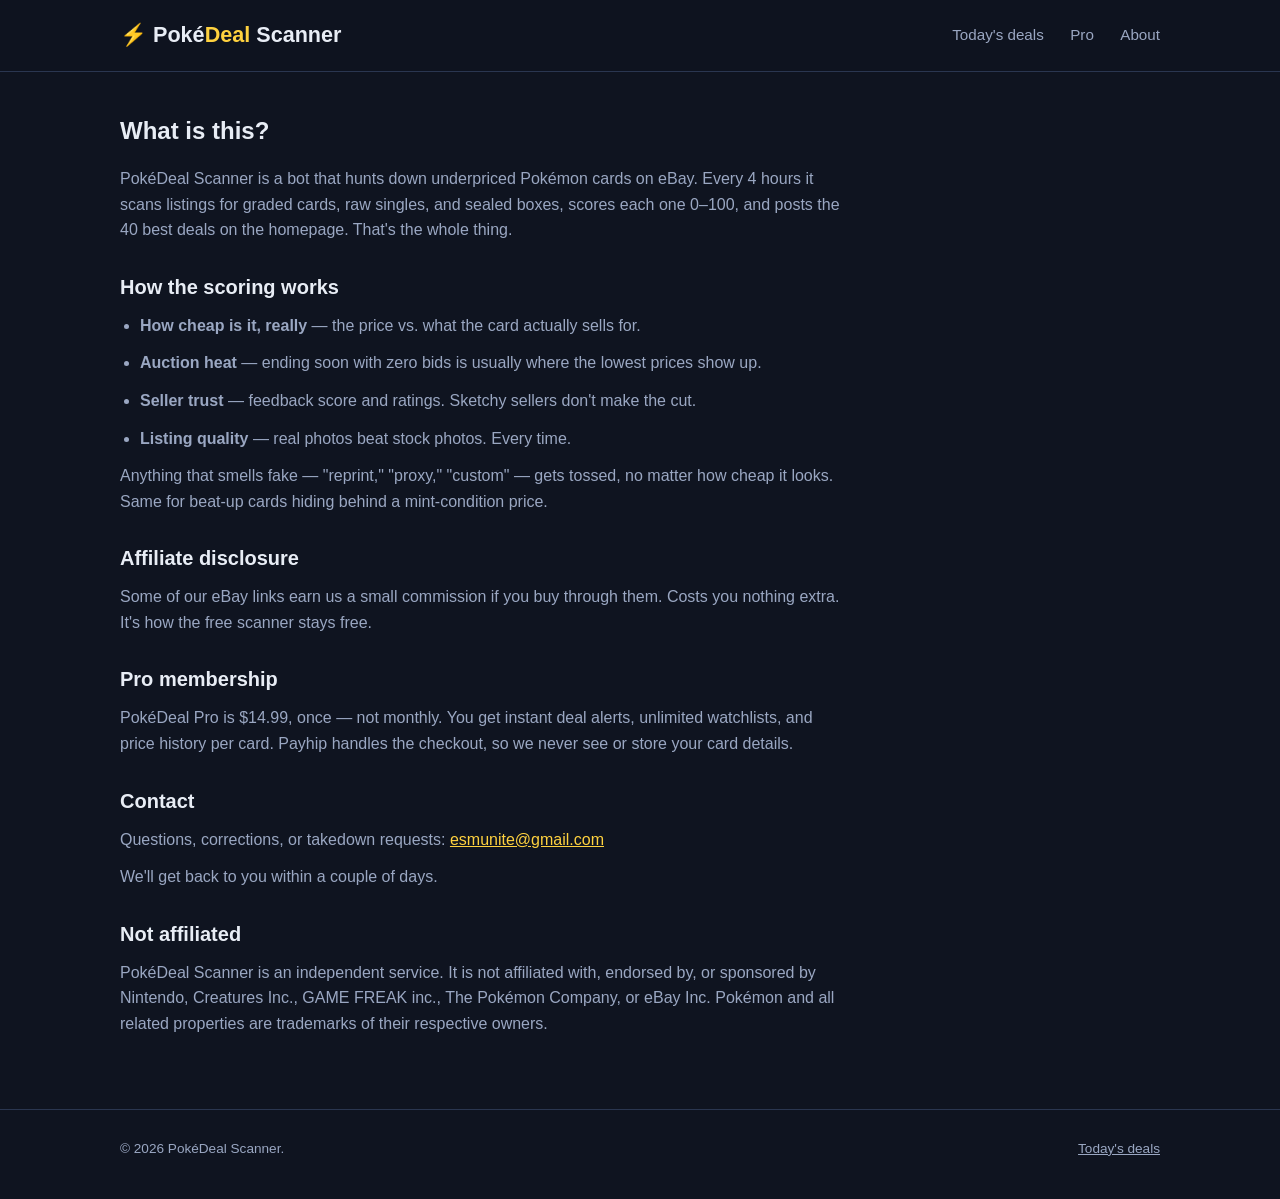
==== about.html @ e36b7486 "Add files via upload" ====
<!DOCTYPE html>
<html lang="en">
<head>
<meta charset="UTF-8">
<meta name="viewport" content="width=device-width, initial-scale=1.0">
<title>About — PokéDeal Scanner</title>
<meta name="description" content="What PokéDeal Scanner is, how deal scoring works, and how to contact us.">
<link rel="stylesheet" href="styles.css">
</head>
<body>
<header class="site">
  <div class="wrap">
    <a class="logo" href="index.html">⚡ Poké<span>Deal</span> Scanner</a>
    <nav>
      <a href="index.html">Today's deals</a>
      <a href="index.html#pro">Pro</a>
      <a href="about.html">About</a>
    </nav>
  </div>
</header>

<div class="wrap">
  <article class="prose">
    <h1>What is this?</h1>
    <p>PokéDeal Scanner is a bot that hunts down underpriced Pokémon cards on eBay.
       Every 4 hours it scans listings for graded cards, raw singles, and sealed
       boxes, scores each one 0–100, and posts the 40 best deals on the homepage.
       That's the whole thing.</p>

    <h2>How the scoring works</h2>
    <ul>
      <li><strong>How cheap is it, really</strong> — the price vs. what the card actually sells for.</li>
      <li><strong>Auction heat</strong> — ending soon with zero bids is usually where the lowest prices show up.</li>
      <li><strong>Seller trust</strong> — feedback score and ratings. Sketchy sellers don't make the cut.</li>
      <li><strong>Listing quality</strong> — real photos beat stock photos. Every time.</li>
    </ul>
    <p>Anything that smells fake — "reprint," "proxy," "custom" — gets tossed,
       no matter how cheap it looks. Same for beat-up cards hiding behind a
       mint-condition price.</p>

    <h2>Affiliate disclosure</h2>
    <p>Some of our eBay links earn us a small commission if you buy through them.
       Costs you nothing extra. It's how the free scanner stays free.</p>

    <h2>Pro membership</h2>
    <p>PokéDeal Pro is $14.99, once — not monthly. You get instant deal alerts,
       unlimited watchlists, and price history per card. Payhip handles the
       checkout, so we never see or store your card details.</p>

    <h2>Contact</h2>
    <p>Questions, corrections, or takedown requests:
       <a href="mailto:esmunite@gmail.com">esmunite@gmail.com</a></p>
    <p>We'll get back to you within a couple of days.</p>

    <h2>Not affiliated</h2>
    <p>PokéDeal Scanner is an independent service. It is not affiliated with,
       endorsed by, or sponsored by Nintendo, Creatures Inc., GAME FREAK inc.,
       The Pokémon Company, or eBay Inc. Pokémon and all related properties are
       trademarks of their respective owners.</p>
  </article>
</div>

<footer>
  <div class="wrap">
    <span>© 2026 PokéDeal Scanner.</span>
    <span><a href="index.html">Today's deals</a></span>
  </div>
</footer>
</body>
</html>
---- styles.css ----
/* PokéDeal Scanner — clean, trustworthy, fast. No frameworks, no build step. */
:root {
  --bg: #0f1420;
  --card: #1a2233;
  --card-border: #2a3650;
  --text: #e8edf5;
  --muted: #9aa7c2;
  --accent: #ffd23f;
  --green: #4ade80;
  --red: #f87171;
  --blue: #60a5fa;
}
* { box-sizing: border-box; margin: 0; padding: 0; }
body {
  font-family: -apple-system, BlinkMacSystemFont, "Segoe UI", Roboto, sans-serif;
  background: var(--bg); color: var(--text); line-height: 1.6;
}
.wrap { max-width: 1080px; margin: 0 auto; padding: 0 20px; }
header.site {
  border-bottom: 1px solid var(--card-border);
  padding: 18px 0; position: sticky; top: 0;
  background: rgba(15, 20, 32, .95); backdrop-filter: blur(6px); z-index: 10;
}
header.site .wrap { display: flex; align-items: center; justify-content: space-between; }
.logo { font-size: 1.35rem; font-weight: 800; text-decoration: none; color: var(--text); }
.logo span { color: var(--accent); }
nav a { color: var(--muted); text-decoration: none; margin-left: 22px; font-size: .95rem; }
nav a:hover { color: var(--text); }
.hero { padding: 56px 0 36px; text-align: center; }
.hero h1 { font-size: 2.4rem; line-height: 1.2; margin-bottom: 12px; }
.hero h1 span { color: var(--accent); }
.hero p { color: var(--muted); max-width: 640px; margin: 0 auto 8px; }
.updated { font-size: .85rem; color: var(--muted); margin-top: 14px; }
.demo-banner {
  display: block; margin: 18px auto 4px; max-width: 720px; padding: 14px 20px;
  background: rgba(255, 210, 63, .08); border: 1px solid var(--accent);
  border-radius: 12px; color: var(--text); font-size: .95rem; text-align: center;
}
.demo-banner strong { color: var(--accent); }
.deals { display: grid; grid-template-columns: repeat(auto-fill, minmax(300px, 1fr)); gap: 18px; padding: 12px 0 40px; }
.deal {
  background: var(--card); border: 1px solid var(--card-border);
  border-radius: 14px; padding: 18px; display: flex; flex-direction: column; gap: 10px;
  transition: transform .15s ease, border-color .15s ease;
}
.deal:hover { transform: translateY(-3px); border-color: var(--accent); }
.deal-top { display: flex; justify-content: space-between; align-items: center; }
.score {
  background: var(--green); color: #0b1220; font-weight: 800;
  border-radius: 999px; padding: 3px 12px; font-size: .85rem;
}
.score.mid { background: var(--accent); }
.type {
  font-size: .75rem; text-transform: uppercase; letter-spacing: .06em;
  color: var(--blue); border: 1px solid var(--blue); border-radius: 999px; padding: 2px 10px;
}
.deal h3 { font-size: 1rem; line-height: 1.4; }
.price-row { display: flex; align-items: baseline; gap: 10px; }
.price { font-size: 1.5rem; font-weight: 800; color: var(--green); }
.market { font-size: .85rem; color: var(--muted); text-decoration: line-through; }
.save { font-size: .85rem; color: var(--accent); font-weight: 700; }
.meta { font-size: .82rem; color: var(--muted); }
.btn {
  display: inline-block; text-align: center; text-decoration: none; font-weight: 700;
  background: var(--accent); color: #0b1220; border-radius: 10px; padding: 12px 18px;
  margin-top: auto;
}
.btn:hover { filter: brightness(1.08); }
.btn.ghost { background: transparent; color: var(--accent); border: 1px solid var(--accent); }
.empty {
  text-align: center; color: var(--muted); padding: 60px 20px;
  border: 1px dashed var(--card-border); border-radius: 14px; grid-column: 1 / -1;
}
.pro {
  background: linear-gradient(135deg, #1a2233, #232f4d);
  border: 1px solid var(--accent); border-radius: 16px;
  padding: 40px; margin: 20px 0 60px; text-align: center;
}
.pro h2 { font-size: 1.8rem; margin-bottom: 10px; }
.pro h2 span { color: var(--accent); }
.pro p { color: var(--muted); max-width: 620px; margin: 0 auto 18px; }
.pro ul { list-style: none; margin: 0 auto 24px; max-width: 520px; text-align: left; }
.pro li { padding: 8px 0; border-bottom: 1px solid var(--card-border); }
.pro li::before { content: "✓ "; color: var(--green); font-weight: 800; }
.price-tag { font-size: 2rem; font-weight: 800; margin-bottom: 6px; }
.price-tag s { color: var(--muted); font-size: 1.2rem; font-weight: 400; }
.fine { font-size: .8rem; color: var(--muted); margin-top: 12px; }
footer {
  border-top: 1px solid var(--card-border); padding: 28px 0 40px;
  color: var(--muted); font-size: .85rem;
}
footer .wrap { display: flex; justify-content: space-between; flex-wrap: wrap; gap: 12px; }
footer a { color: var(--muted); }
.prose { max-width: 720px; padding: 40px 0 60px; }
.prose h1 { margin-bottom: 16px; }
.prose h2 { margin: 28px 0 10px; font-size: 1.25rem; }
.prose p, .prose li { color: var(--muted); margin-bottom: 12px; }
.prose ul { padding-left: 20px; }
.prose a { color: var(--accent); }
@media (max-width: 640px) { .hero h1 { font-size: 1.8rem; } .pro { padding: 28px 20px; } }
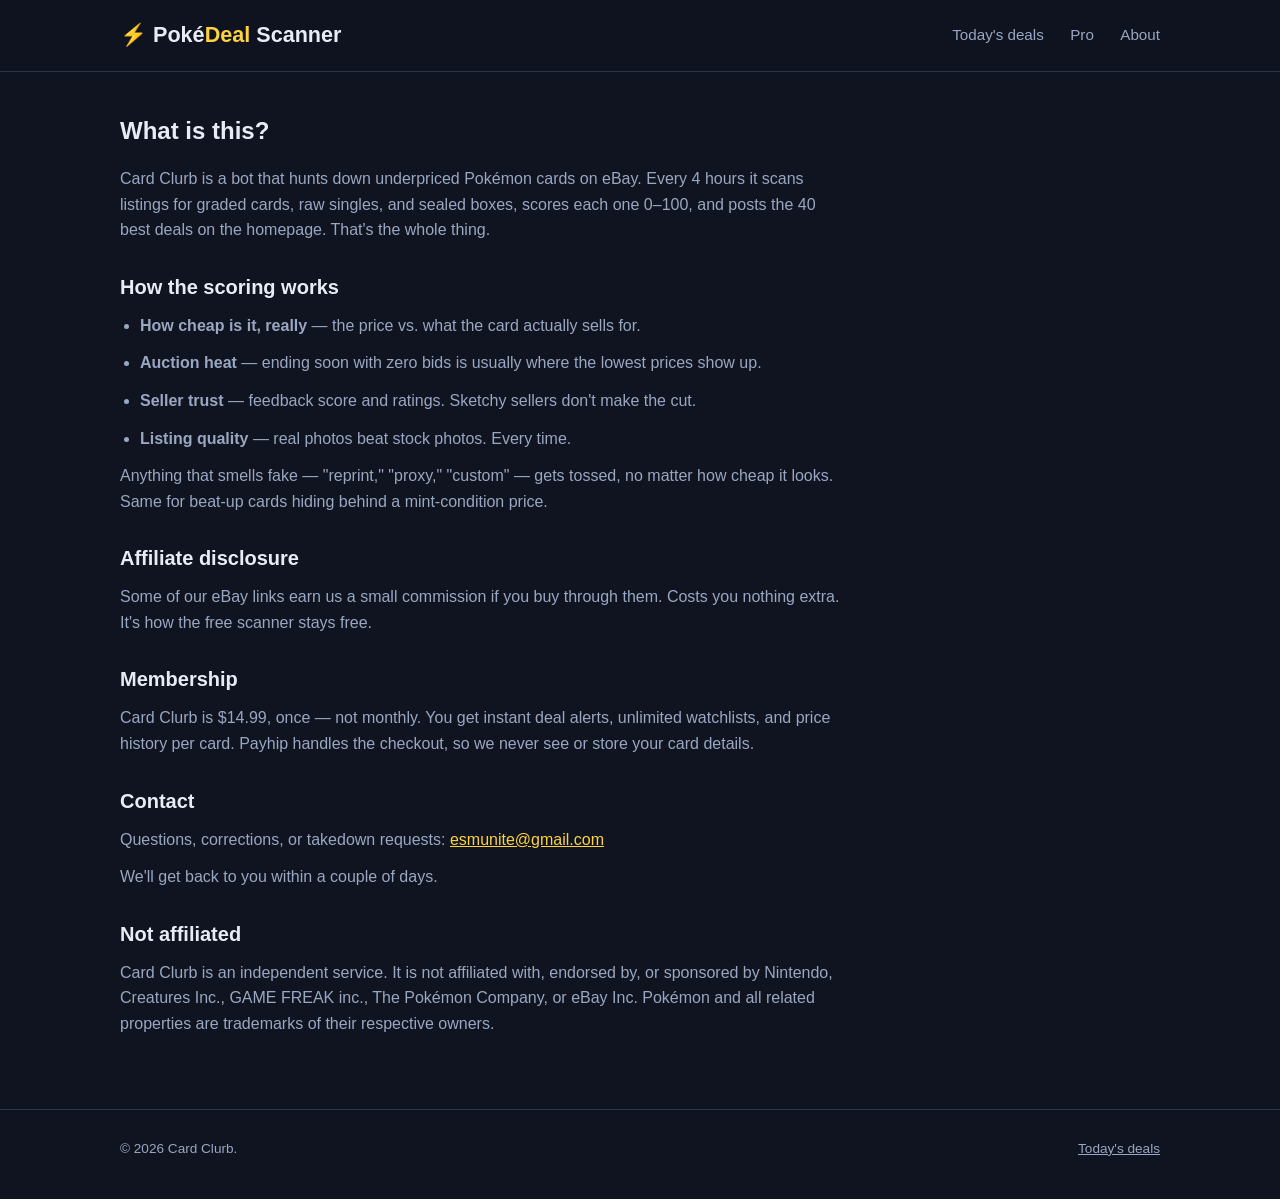
==== commit a8c159e8: "Add files via upload Card Club Site" ====
--- a/about.html
+++ b/about.html
@@ -3,8 +3,8 @@
 <head>
 <meta charset="UTF-8">
 <meta name="viewport" content="width=device-width, initial-scale=1.0">
-<title>About — PokéDeal Scanner</title>
-<meta name="description" content="What PokéDeal Scanner is, how deal scoring works, and how to contact us.">
+<title>About — Card Clurb</title>
+<meta name="description" content="What Card Clurb is, how deal scoring works, and how to contact us.">
 <link rel="stylesheet" href="styles.css">
 </head>
 <body>
@@ -22,7 +22,7 @@
 <div class="wrap">
   <article class="prose">
     <h1>What is this?</h1>
-    <p>PokéDeal Scanner is a bot that hunts down underpriced Pokémon cards on eBay.
+    <p>Card Clurb is a bot that hunts down underpriced Pokémon cards on eBay.
        Every 4 hours it scans listings for graded cards, raw singles, and sealed
        boxes, scores each one 0–100, and posts the 40 best deals on the homepage.
        That's the whole thing.</p>
@@ -42,8 +42,8 @@
     <p>Some of our eBay links earn us a small commission if you buy through them.
        Costs you nothing extra. It's how the free scanner stays free.</p>
 
-    <h2>Pro membership</h2>
-    <p>PokéDeal Pro is $14.99, once — not monthly. You get instant deal alerts,
+    <h2>Membership</h2>
+    <p>Card Clurb is $14.99, once — not monthly. You get instant deal alerts,
        unlimited watchlists, and price history per card. Payhip handles the
        checkout, so we never see or store your card details.</p>
 
@@ -53,7 +53,7 @@
     <p>We'll get back to you within a couple of days.</p>
 
     <h2>Not affiliated</h2>
-    <p>PokéDeal Scanner is an independent service. It is not affiliated with,
+    <p>Card Clurb is an independent service. It is not affiliated with,
        endorsed by, or sponsored by Nintendo, Creatures Inc., GAME FREAK inc.,
        The Pokémon Company, or eBay Inc. Pokémon and all related properties are
        trademarks of their respective owners.</p>
@@ -62,7 +62,7 @@
 
 <footer>
   <div class="wrap">
-    <span>© 2026 PokéDeal Scanner.</span>
+    <span>© 2026 Card Clurb.</span>
     <span><a href="index.html">Today's deals</a></span>
   </div>
 </footer>
--- a/styles.css
+++ b/styles.css
@@ -1,4 +1,4 @@
-/* PokéDeal Scanner — clean, trustworthy, fast. No frameworks, no build step. */
+/* Card Clurb — clean, trustworthy, fast. No frameworks, no build step. */
 :root {
   --bg: #0f1420;
   --card: #1a2233;
@@ -44,6 +44,7 @@
   transition: transform .15s ease, border-color .15s ease;
 }
 .deal:hover { transform: translateY(-3px); border-color: var(--accent); }
+.deal-img { width: 100%; height: 170px; object-fit: contain; background: rgba(255,255,255,.04); border-radius: 10px; }
 .deal-top { display: flex; justify-content: space-between; align-items: center; }
 .score {
   background: var(--green); color: #0b1220; font-weight: 800;
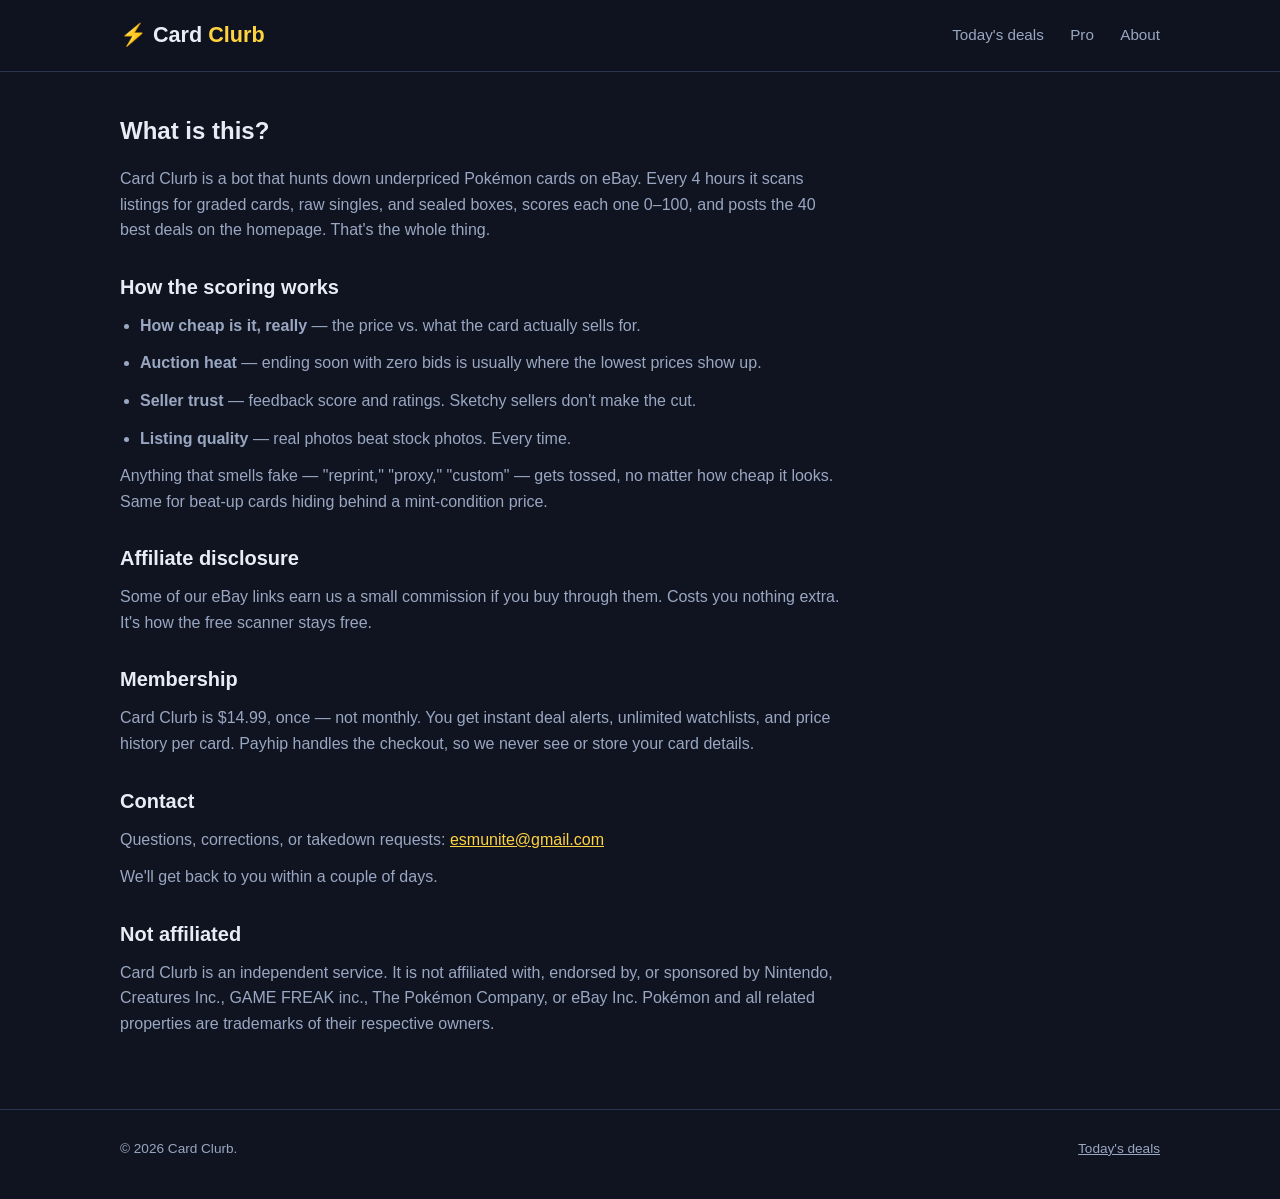
==== commit 69816f35: "Add files via upload" ====
--- a/about.html
+++ b/about.html
@@ -10,7 +10,7 @@
 <body>
 <header class="site">
   <div class="wrap">
-    <a class="logo" href="index.html">⚡ Poké<span>Deal</span> Scanner</a>
+    <a class="logo" href="index.html">⚡ Card <span>Clurb</span></a>
     <nav>
       <a href="index.html">Today's deals</a>
       <a href="index.html#pro">Pro</a>
--- a/styles.css
+++ b/styles.css
@@ -31,6 +31,7 @@
 .hero h1 span { color: var(--accent); }
 .hero p { color: var(--muted); max-width: 640px; margin: 0 auto 8px; }
 .updated { font-size: .85rem; color: var(--muted); margin-top: 14px; }
+.next-refresh { font-size: .85rem; color: var(--muted); margin-top: 4px; }
 .demo-banner {
   display: block; margin: 18px auto 4px; max-width: 720px; padding: 14px 20px;
   background: rgba(255, 210, 63, .08); border: 1px solid var(--accent);
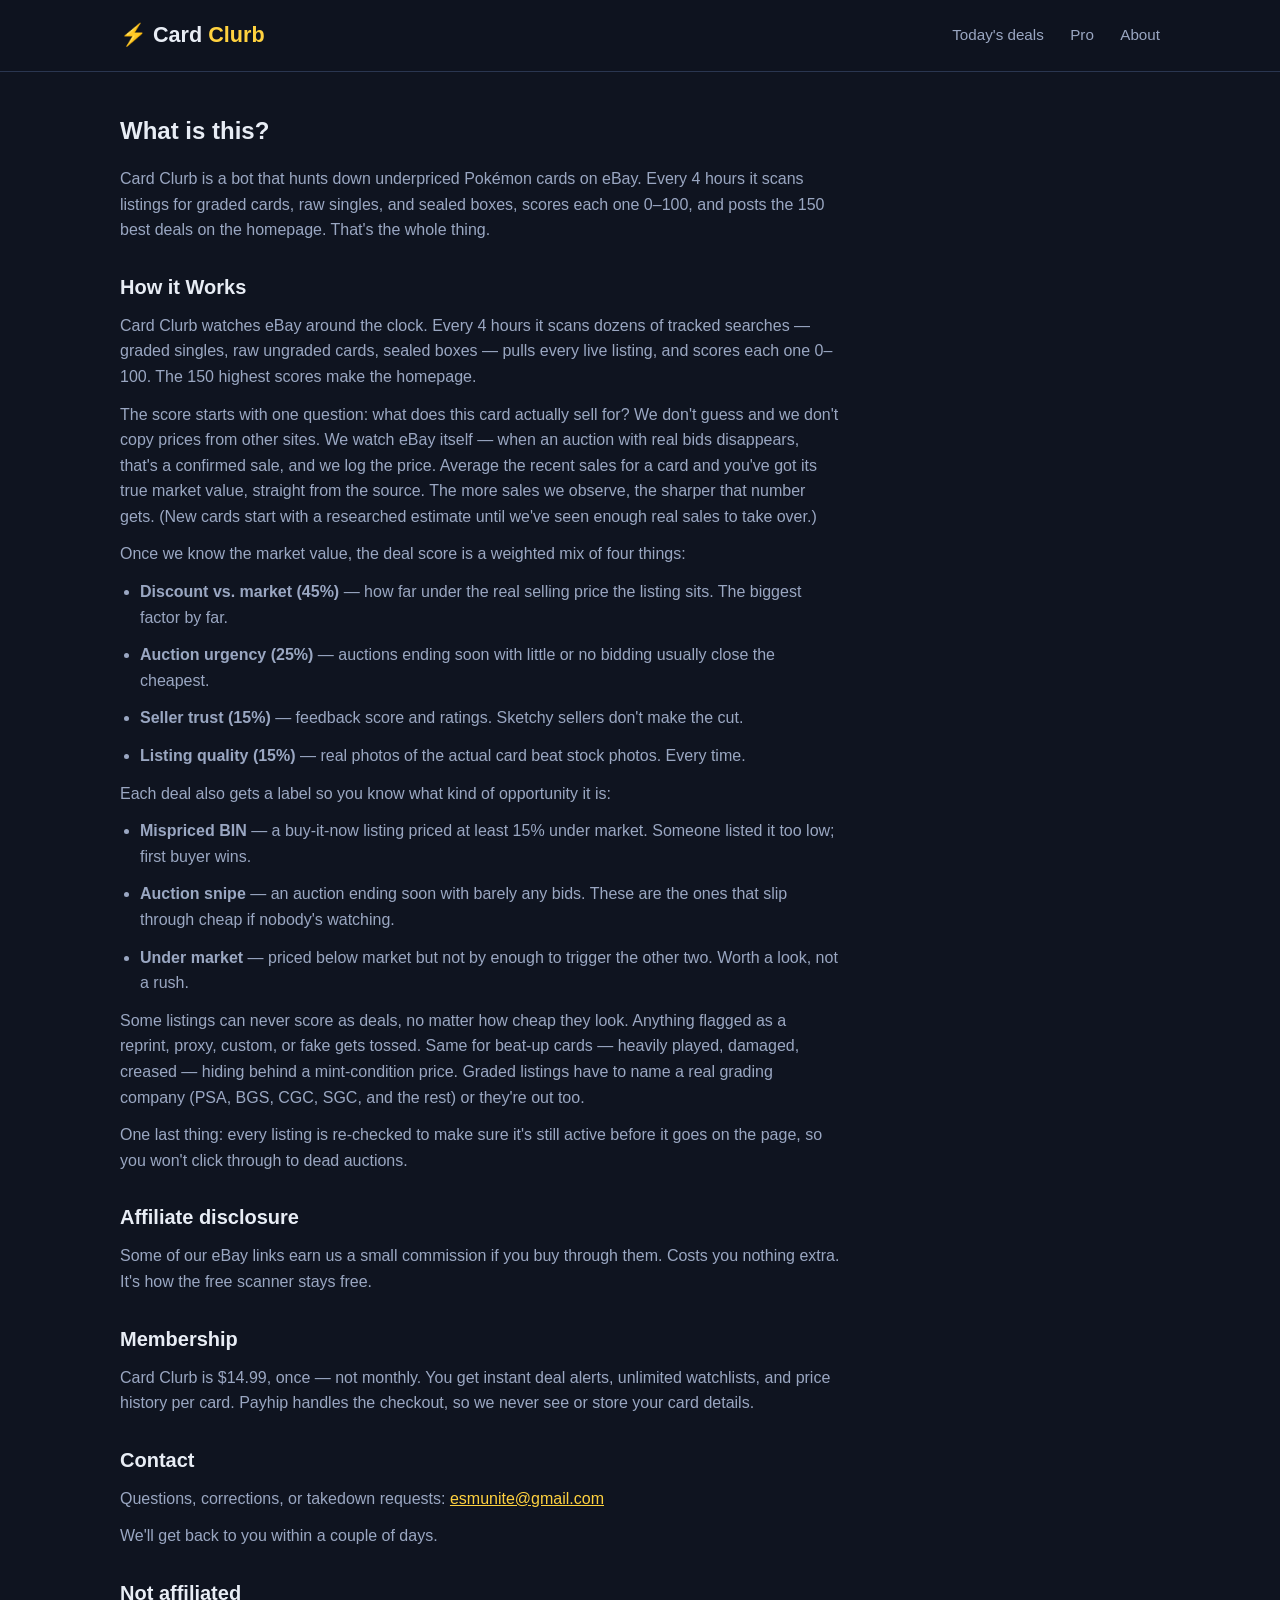
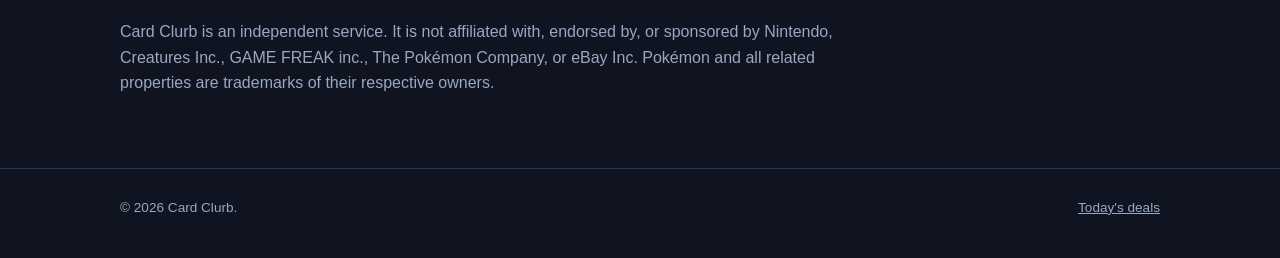
==== commit c5696a05: "Add files via upload" ====
--- a/about.html
+++ b/about.html
@@ -24,19 +24,50 @@
     <h1>What is this?</h1>
     <p>Card Clurb is a bot that hunts down underpriced Pokémon cards on eBay.
        Every 4 hours it scans listings for graded cards, raw singles, and sealed
-       boxes, scores each one 0–100, and posts the 40 best deals on the homepage.
+       boxes, scores each one 0–100, and posts the 150 best deals on the homepage.
        That's the whole thing.</p>
 
-    <h2>How the scoring works</h2>
+    <h2>How it Works</h2>
+    <p>Card Clurb watches eBay around the clock. Every 4 hours it scans dozens
+       of tracked searches — graded singles, raw ungraded cards, sealed boxes —
+       pulls every live listing, and scores each one 0–100. The 150 highest
+       scores make the homepage.</p>
+    <p>The score starts with one question: what does this card actually sell for?
+       We don't guess and we don't copy prices from other sites. We watch eBay
+       itself — when an auction with real bids disappears, that's a confirmed
+       sale, and we log the price. Average the recent sales for a card and
+       you've got its true market value, straight from the source. The more
+       sales we observe, the sharper that number gets. (New cards start with a
+       researched estimate until we've seen enough real sales to take over.)</p>
+    <p>Once we know the market value, the deal score is a weighted mix of four
+       things:</p>
     <ul>
-      <li><strong>How cheap is it, really</strong> — the price vs. what the card actually sells for.</li>
-      <li><strong>Auction heat</strong> — ending soon with zero bids is usually where the lowest prices show up.</li>
-      <li><strong>Seller trust</strong> — feedback score and ratings. Sketchy sellers don't make the cut.</li>
-      <li><strong>Listing quality</strong> — real photos beat stock photos. Every time.</li>
+      <li><strong>Discount vs. market (45%)</strong> — how far under the real
+          selling price the listing sits. The biggest factor by far.</li>
+      <li><strong>Auction urgency (25%)</strong> — auctions ending soon with
+          little or no bidding usually close the cheapest.</li>
+      <li><strong>Seller trust (15%)</strong> — feedback score and ratings.
+          Sketchy sellers don't make the cut.</li>
+      <li><strong>Listing quality (15%)</strong> — real photos of the actual card
+          beat stock photos. Every time.</li>
     </ul>
-    <p>Anything that smells fake — "reprint," "proxy," "custom" — gets tossed,
-       no matter how cheap it looks. Same for beat-up cards hiding behind a
-       mint-condition price.</p>
+    <p>Each deal also gets a label so you know what kind of opportunity it is:</p>
+    <ul>
+      <li><strong>Mispriced BIN</strong> — a buy-it-now listing priced at least
+          15% under market. Someone listed it too low; first buyer wins.</li>
+      <li><strong>Auction snipe</strong> — an auction ending soon with barely any
+          bids. These are the ones that slip through cheap if nobody's watching.</li>
+      <li><strong>Under market</strong> — priced below market but not by enough
+          to trigger the other two. Worth a look, not a rush.</li>
+    </ul>
+    <p>Some listings can never score as deals, no matter how cheap they look.
+       Anything flagged as a reprint, proxy, custom, or fake gets tossed.
+       Same for beat-up cards — heavily played, damaged, creased — hiding
+       behind a mint-condition price. Graded listings have to name a real
+       grading company (PSA, BGS, CGC, SGC, and the rest) or they're out too.</p>
+    <p>One last thing: every listing is re-checked to make sure it's still
+       active before it goes on the page, so you won't click through to dead
+       auctions.</p>
 
     <h2>Affiliate disclosure</h2>
     <p>Some of our eBay links earn us a small commission if you buy through them.
--- a/styles.css
+++ b/styles.css
@@ -30,8 +30,21 @@
 .hero h1 { font-size: 2.4rem; line-height: 1.2; margin-bottom: 12px; }
 .hero h1 span { color: var(--accent); }
 .hero p { color: var(--muted); max-width: 640px; margin: 0 auto 8px; }
-.updated { font-size: .85rem; color: var(--muted); margin-top: 14px; }
 .next-refresh { font-size: .85rem; color: var(--muted); margin-top: 4px; }
+.search { padding: 6px 0 4px; }
+.search input {
+  width: 100%;
+  max-width: 520px;
+  padding: 12px 16px;
+  font-size: 1rem;
+  color: var(--text);
+  background: var(--card);
+  border: 1px solid var(--card-border);
+  border-radius: 10px;
+  outline: none;
+}
+.search input:focus { border-color: var(--accent); }
+.search input::placeholder { color: var(--muted); }
 .demo-banner {
   display: block; margin: 18px auto 4px; max-width: 720px; padding: 14px 20px;
   background: rgba(255, 210, 63, .08); border: 1px solid var(--accent);
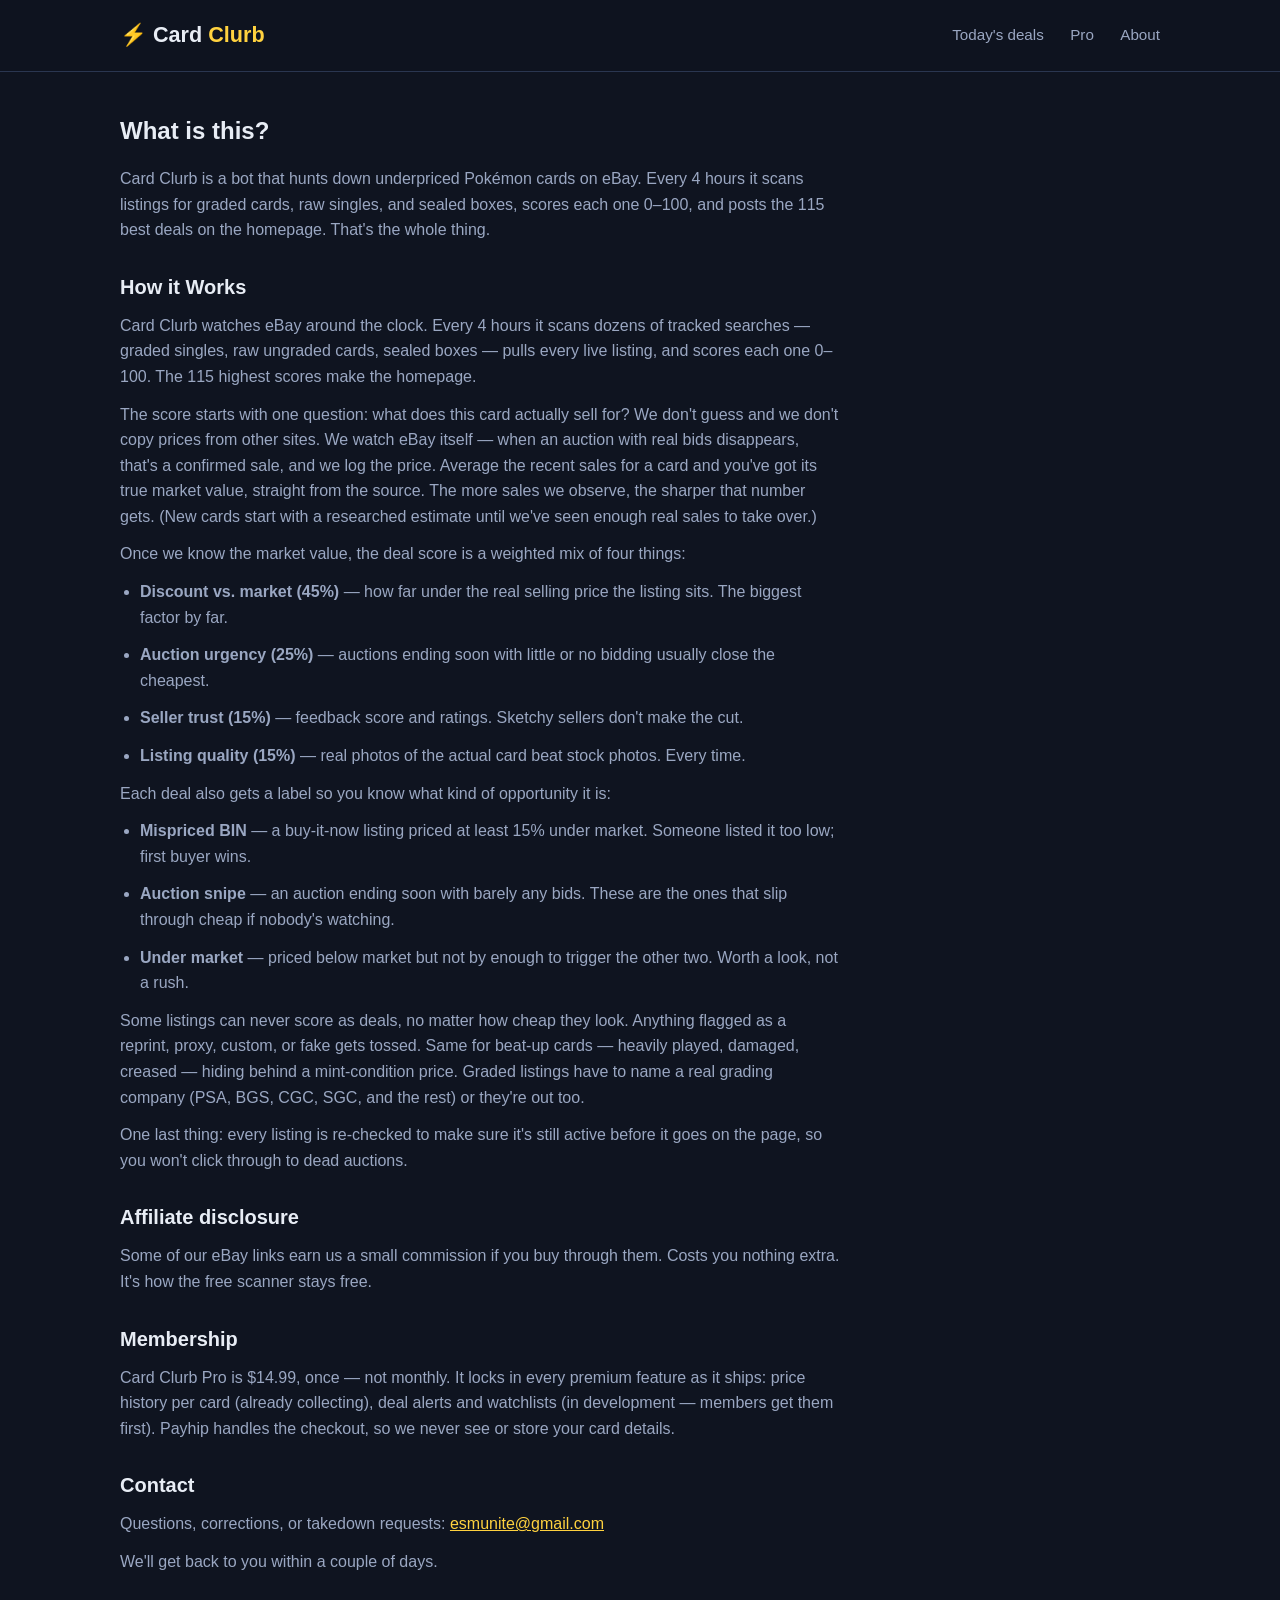
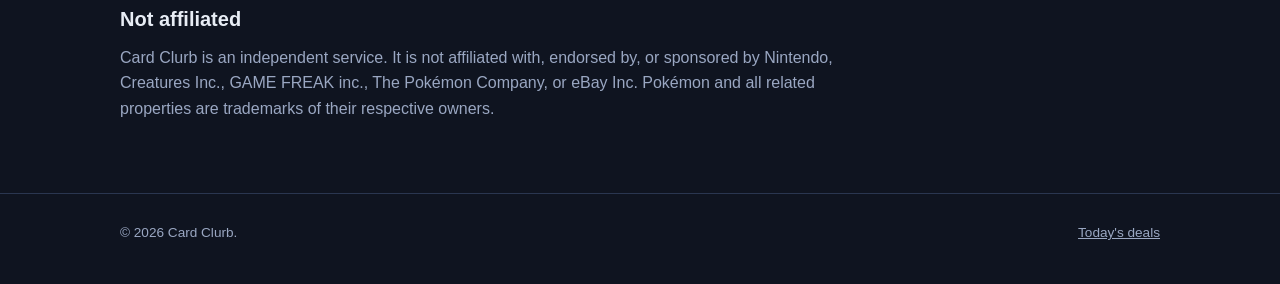
==== commit ce811bb6: "Add files via upload" ====
--- a/about.html
+++ b/about.html
@@ -24,13 +24,13 @@
     <h1>What is this?</h1>
     <p>Card Clurb is a bot that hunts down underpriced Pokémon cards on eBay.
        Every 4 hours it scans listings for graded cards, raw singles, and sealed
-       boxes, scores each one 0–100, and posts the 150 best deals on the homepage.
+       boxes, scores each one 0–100, and posts the 115 best deals on the homepage.
        That's the whole thing.</p>
 
     <h2>How it Works</h2>
     <p>Card Clurb watches eBay around the clock. Every 4 hours it scans dozens
        of tracked searches — graded singles, raw ungraded cards, sealed boxes —
-       pulls every live listing, and scores each one 0–100. The 150 highest
+       pulls every live listing, and scores each one 0–100. The 115 highest
        scores make the homepage.</p>
     <p>The score starts with one question: what does this card actually sell for?
        We don't guess and we don't copy prices from other sites. We watch eBay
@@ -74,9 +74,10 @@
        Costs you nothing extra. It's how the free scanner stays free.</p>
 
     <h2>Membership</h2>
-    <p>Card Clurb is $14.99, once — not monthly. You get instant deal alerts,
-       unlimited watchlists, and price history per card. Payhip handles the
-       checkout, so we never see or store your card details.</p>
+    <p>Card Clurb Pro is $14.99, once — not monthly. It locks in every premium
+       feature as it ships: price history per card (already collecting),
+       deal alerts and watchlists (in development — members get them first).
+       Payhip handles the checkout, so we never see or store your card details.</p>
 
     <h2>Contact</h2>
     <p>Questions, corrections, or takedown requests:
--- a/styles.css
+++ b/styles.css
@@ -31,20 +31,40 @@
 .hero h1 span { color: var(--accent); }
 .hero p { color: var(--muted); max-width: 640px; margin: 0 auto 8px; }
 .next-refresh { font-size: .85rem; color: var(--muted); margin-top: 4px; }
-.search { padding: 6px 0 4px; }
-.search input {
-  width: 100%;
-  max-width: 520px;
-  padding: 12px 16px;
-  font-size: 1rem;
-  color: var(--text);
-  background: var(--card);
-  border: 1px solid var(--card-border);
-  border-radius: 10px;
-  outline: none;
+.scan-meta { font-size: .8rem; color: var(--muted); margin-top: 10px; }
+.scan-meta span + span { margin-left: 4px; }
+.stale-banner {
+  margin: 14px 0 4px; padding: 12px 18px; text-align: center;
+  background: rgba(248, 113, 113, .1); border: 1px solid var(--red);
+  border-radius: 12px; color: var(--text); font-size: .9rem;
 }
-.search input:focus { border-color: var(--accent); }
-.search input::placeholder { color: var(--muted); }
+/* ---- filters ---- */
+.filters { padding: 10px 0 4px; }
+.filter-row { display: flex; flex-wrap: wrap; gap: 12px; align-items: flex-end; }
+.filter-search { flex: 1 1 240px; }
+.filter-search label, .filter-group label {
+  display: block; font-size: .8rem; color: var(--muted); margin-bottom: 6px;
+}
+.filter-search label { font-size: .95rem; color: var(--text); }
+.filter-search input, .filter-group select {
+  width: 100%; min-height: 44px; padding: 10px 14px; font-size: 1rem;
+  color: var(--text); background: var(--card);
+  border: 1px solid var(--card-border); border-radius: 10px; outline: none;
+}
+.filter-group { flex: 0 1 150px; }
+.filter-search input:focus, .filter-group select:focus { border-color: var(--accent); }
+.filter-search input::placeholder { color: var(--muted); }
+.filter-group select {
+  appearance: none; -webkit-appearance: none; cursor: pointer;
+  background-image: url("data:image/svg+xml,%3Csvg xmlns='http://www.w3.org/2000/svg' width='12' height='8'%3E%3Cpath d='M1 1l5 5 5-5' stroke='%239aa7c2' stroke-width='2' fill='none'/%3E%3C/svg%3E");
+  background-repeat: no-repeat; background-position: right 14px center;
+  padding-right: 36px;
+}
+.result-count { font-size: .85rem; color: var(--muted); margin-top: 10px; min-height: 1.4em; }
+details.pricing { margin: 10px 0 12px; font-size: .85rem; color: var(--muted); }
+details.pricing summary { cursor: pointer; color: var(--text); font-weight: 600; }
+details.pricing summary:hover { color: var(--accent); }
+details.pricing p { margin: 6px 0 0; }
 .demo-banner {
   display: block; margin: 18px auto 4px; max-width: 720px; padding: 14px 20px;
   background: rgba(255, 210, 63, .08); border: 1px solid var(--accent);
@@ -58,7 +78,53 @@
   transition: transform .15s ease, border-color .15s ease;
 }
 .deal:hover { transform: translateY(-3px); border-color: var(--accent); }
-.deal-img { width: 100%; height: 170px; object-fit: contain; background: rgba(255,255,255,.04); border-radius: 10px; }
+.deal-img-wrap {
+  width: 100%; aspect-ratio: 4 / 3; border-radius: 10px;
+  background: rgba(255,255,255,.04); overflow: hidden;
+  display: flex; align-items: center; justify-content: center;
+}
+.deal-img { width: 100%; height: 100%; object-fit: contain; }
+.identity { font-size: .85rem; color: var(--muted); }
+.ship { font-size: .85rem; color: var(--muted); }
+.price-na { font-size: 1.1rem; color: var(--muted); font-style: italic; }
+.conf-row { display: flex; flex-wrap: wrap; gap: 8px; align-items: center; }
+.conf {
+  font-size: .75rem; font-weight: 700; border-radius: 999px; padding: 2px 10px;
+  text-transform: uppercase; letter-spacing: .04em;
+}
+.conf-high { background: rgba(74, 222, 128, .15); color: var(--green); border: 1px solid var(--green); }
+.conf-medium { background: rgba(255, 210, 63, .12); color: var(--accent); border: 1px solid var(--accent); }
+.conf-low { background: rgba(248, 113, 113, .12); color: var(--red); border: 1px solid var(--red); }
+.src { font-size: .8rem; }
+.src-ok { color: var(--green); }
+.src-warn { color: var(--accent); }
+.src-bad { color: var(--red); }
+.checked { font-size: .8rem; color: var(--muted); }
+.verify-warn {
+  font-size: .85rem; color: var(--red);
+  background: rgba(248, 113, 113, .08); border: 1px solid var(--red);
+  border-radius: 8px; padding: 8px 12px;
+}
+.why { font-size: .88rem; color: var(--text); border-left: 3px solid var(--accent); padding-left: 10px; }
+.margin { font-size: .82rem; color: var(--muted); font-style: italic; }
+/* skeleton loading placeholders */
+.deal.skeleton { pointer-events: none; }
+.sk { border-radius: 8px; background: linear-gradient(90deg, #1a2233 25%, #232f4d 50%, #1a2233 75%); background-size: 200% 100%; animation: shimmer 1.4s infinite; }
+.sk-img { width: 100%; aspect-ratio: 4 / 3; }
+.sk-line { height: 16px; margin-top: 12px; }
+.sk-line.short { width: 60%; }
+@keyframes shimmer { to { background-position: -200% 0; } }
+@media (prefers-reduced-motion: reduce) { .sk { animation: none; } .deal:hover { transform: none; } }
+/* tap targets + focus visibility */
+.btn { min-height: 44px; display: inline-flex; align-items: center; justify-content: center; }
+.btn.ghost-dark {
+  background: transparent; color: var(--text);
+  border: 1px solid var(--card-border); margin-top: 12px; cursor: pointer; font-size: 1rem;
+}
+a:focus-visible, button:focus-visible, summary:focus-visible, input:focus-visible, select:focus-visible {
+  outline: 2px solid var(--accent); outline-offset: 2px;
+}
+details.pricing summary { padding: 6px 0; min-height: 32px; display: inline-block; }
 .deal-top { display: flex; justify-content: space-between; align-items: center; }
 .score {
   background: var(--green); color: #0b1220; font-weight: 800;
@@ -112,4 +178,12 @@
 .prose p, .prose li { color: var(--muted); margin-bottom: 12px; }
 .prose ul { padding-left: 20px; }
 .prose a { color: var(--accent); }
-@media (max-width: 640px) { .hero h1 { font-size: 1.8rem; } .pro { padding: 28px 20px; } }
+@media (max-width: 640px) {
+  .hero { padding: 36px 0 24px; }
+  .hero h1 { font-size: 1.8rem; }
+  .pro { padding: 28px 20px; }
+  .deals { grid-template-columns: 1fr; }
+  .deal { padding: 16px; }
+  .filter-group { flex: 1 1 45%; }
+  nav a { margin-left: 14px; font-size: .9rem; }
+}
